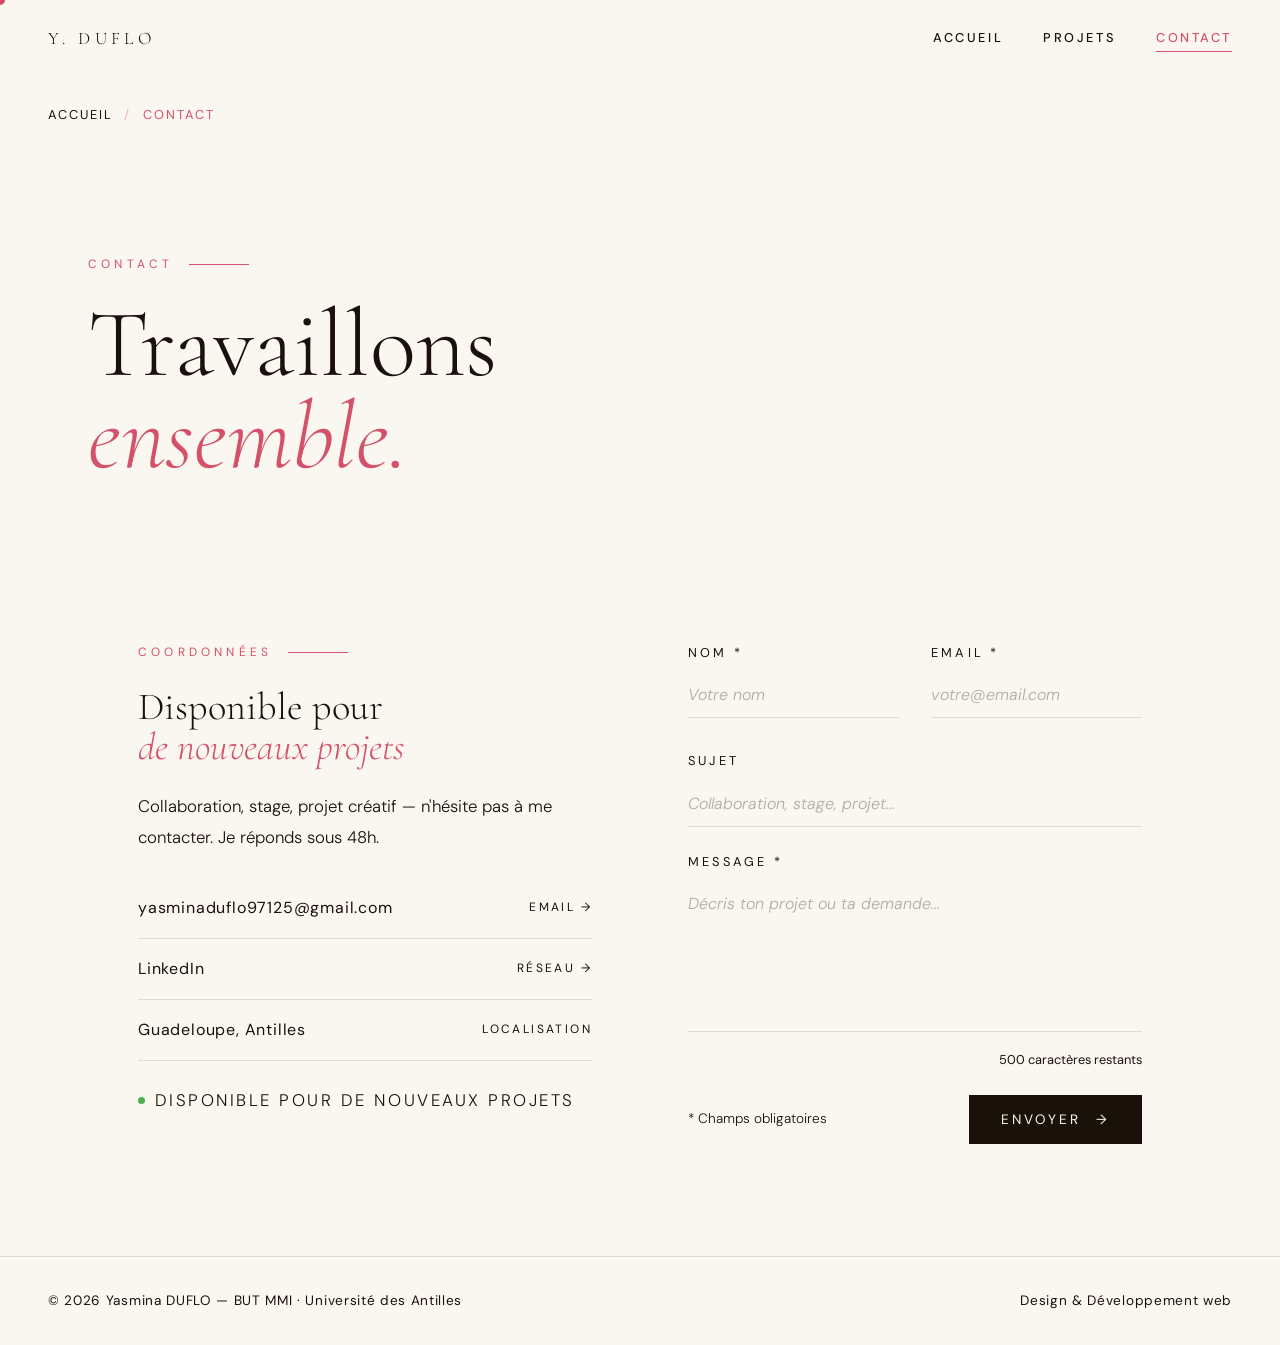
==== contact.html @ 463f0c14 "Add files via upload" ====
<!doctype html>
<html lang="fr">
<head>
  <meta charset="utf-8" />
  <meta name="viewport" content="width=device-width, initial-scale=1" />
  <meta name="description" content="Contacter Yasmina DUFLO — Designer graphique & Développeuse web en Guadeloupe.">
  <title>Contact — Yasmina DUFLO</title>
  <link rel="preconnect" href="https://fonts.googleapis.com">
  <link rel="preconnect" href="https://fonts.gstatic.com" crossorigin>
  <link href="https://fonts.googleapis.com/css2?family=Cormorant+Garamond:ital,wght@0,300;0,400;0,600;1,300;1,400&family=DM+Sans:wght@300;400;500&display=swap" rel="stylesheet">
  <link rel="stylesheet" href="style.css">
  <style>
    .contact-hero { padding: 8rem 3rem 3rem; max-width: 1200px; margin: 0 auto; }
    .contact-hero h1 {
      font-family: 'Cormorant Garamond', serif;
      font-size: clamp(3.5rem, 8vw, 6rem);
      font-weight: 300; line-height: 0.95; color: var(--ink);
    }
    .contact-hero h1 em { font-style: italic; color: var(--rose); }
    @media (max-width: 768px) { .contact-hero { padding: 7rem 1.5rem 2rem; } }
  </style>
</head>
<body>

  <div id="cursor" aria-hidden="true"></div>

  <header>
    <a href="index.html" class="logo" aria-label="Yasmina DUFLO — Accueil">Y. Duflo</a>
    <button class="btn-burger" id="burger" aria-expanded="false" aria-controls="main-nav" aria-label="Ouvrir le menu">☰</button>
    <nav id="main-nav" aria-label="Navigation principale">
      <button class="btn-fermer-menu" id="fermer-menu" aria-label="Fermer le menu">✕</button>
      <a href="index.html">Accueil</a>
      <a href="projet.html">Projets</a>
      <a href="contact.html" class="actif" aria-current="page">Contact</a>
    </nav>
    <div class="menu-overlay" id="menu-overlay"></div>
  </header>

  <main id="contenu">
    <nav class="breadcrumb" aria-label="Fil d'Ariane">
      <ol>
        <li><a href="index.html">Accueil</a></li>
        <li aria-current="page">Contact</li>
      </ol>
    </nav>

    <div class="contact-hero reveal">
      <div class="section-label" aria-hidden="true">Contact</div>
      <h1>Travaillons<br><em>ensemble.</em></h1>
    </div>

    <div class="contact-layout">
      <aside class="contact-text reveal">
        <div class="section-label" aria-hidden="true">Coordonnées</div>
        <h2 class="section-title" style="font-size:clamp(1.8rem,3vw,2.5rem);">Disponible pour<br><em>de nouveaux projets</em></h2>
        <p>Collaboration, stage, projet créatif — n'hésite pas à me contacter. Je réponds sous 48h.</p>
        <div class="contact-links" role="list" aria-label="Moyens de contact">
          <a href="mailto:yasminaduflo97125@gmail.com" class="contact-link" role="listitem">
            yasminaduflo97125@gmail.com <span>Email →</span>
          </a>
          <a href="https://www.linkedin.com/in/yasmina-duflo-9bb528389/" target="_blank" rel="me noopener" class="contact-link" role="listitem">
            LinkedIn <span>Réseau →</span>
          </a>
          <a href="#" class="contact-link" role="listitem" aria-label="Localisation : Guadeloupe, Antilles françaises">
            Guadeloupe, Antilles <span>Localisation</span>
          </a>
        </div>
        <p class="dispo">
          <span class="dispo-dot" aria-hidden="true"></span>
          Disponible pour de nouveaux projets
        </p>
      </aside>

      <div class="reveal reveal-d1">
        <form id="form-contact" class="contact-form"
          action="https://formspree.io/f/mjknrkll" method="post"
          novalidate aria-label="Formulaire de contact">
          <div class="form-row">
            <div class="form-group">
              <label for="nom">Nom <span aria-hidden="true">*</span></label>
              <input type="text" id="nom" name="nom" placeholder="Votre nom"
                required aria-required="true" aria-describedby="nom-error">
              <p id="nom-error" class="error-msg" role="alert" aria-live="polite"></p>
            </div>
            <div class="form-group">
              <label for="email">Email <span aria-hidden="true">*</span></label>
              <input type="email" id="email" name="email" placeholder="votre@email.com"
                required aria-required="true" aria-describedby="email-error">
              <p id="email-error" class="error-msg" role="alert" aria-live="polite"></p>
            </div>
          </div>
          <div class="form-group">
            <label for="sujet">Sujet</label>
            <input type="text" id="sujet" name="sujet" placeholder="Collaboration, stage, projet...">
          </div>
          <div class="form-group">
            <label for="message">Message <span aria-hidden="true">*</span></label>
            <textarea id="message" name="message" rows="6" maxlength="500"
              placeholder="Décris ton projet ou ta demande..."
              required aria-required="true"
              aria-describedby="message-error message-count"></textarea>
            <p id="message-error" class="error-msg" role="alert" aria-live="polite"></p>
            <p id="message-count" class="char-count" aria-live="polite">
              <span id="restant">500</span> caractères restants
            </p>
          </div>
          <div class="form-footer">
            <p class="form-note">* Champs obligatoires</p>
            <button type="submit" class="btn-submit">Envoyer</button>
          </div>
        </form>
      </div>
    </div>
  </main>

  <footer>
    <p>© <span id="annee"></span> Yasmina DUFLO — BUT MMI · Université des Antilles</p>
    <p>Design & Développement web</p>
  </footer>

  <script src="script.js" defer></script>
</body>
</html>
---- style.css ----
/* ================================
   PORTFOLIO YASMINA DUFLO — style.css
================================ */

:root {
  --cream: #faf6f0;
  --ink: #1a1208;
  --rose: #d4516a;
  --rose-light: #f5dde3;
  --rose-deep: #a33149;
  --muted: #1a1208;
  --border: rgba(26,18,8,0.12);
}

*, *::before, *::after { box-sizing: border-box; margin: 0; padding: 0; }
html { scroll-behavior: smooth; font-size: 16px; }

body {
  font-family: 'DM Sans', sans-serif;
  font-size: 1rem;
  line-height: 1.75;
  background: var(--cream);
  color: var(--ink);
  min-height: 100vh;
  overflow-x: hidden;
}

p { font-size: 1rem; line-height: 1.8; color: var(--ink); }

img { max-width: 100%; height: auto; display: block; }

/* ACCESSIBILITÉ */
:focus-visible { outline: 3px solid var(--rose); outline-offset: 3px; border-radius: 2px; }

.sr-only {
  position: absolute; width: 1px; height: 1px;
  padding: 0; margin: -1px; overflow: hidden;
  clip: rect(0,0,0,0); white-space: nowrap; border: 0;
}

@media (prefers-reduced-motion: reduce) {
  *, *::before, *::after { animation-duration: 0.01ms !important; transition-duration: 0.01ms !important; }
}

/* CURSEUR */
@media (pointer: fine) {
  * { cursor: none; }
  #cursor {
    position: fixed; width: 10px; height: 10px;
    background: var(--rose); border-radius: 50%;
    pointer-events: none; z-index: 9999;
    transform: translate(-50%, -50%);
    transition: width 0.3s ease, height 0.3s ease, background 0.3s ease;
    mix-blend-mode: multiply;
  }
  #cursor.big { width: 50px; height: 50px; background: var(--rose-light); }
}

/* HEADER */
header {
  position: fixed; top: 0; left: 0; right: 0; z-index: 100;
  display: flex; align-items: center; justify-content: space-between;
  padding: 1.5rem 3rem;
  background: rgba(250,246,240,0.92);
  backdrop-filter: blur(12px);
}

.logo {
  font-family: 'Cormorant Garamond', serif;
  font-weight: 300; font-size: 1.1rem;
  letter-spacing: 0.25em; text-transform: uppercase;
  color: var(--ink); text-decoration: none; transition: color 0.2s;
}
.logo:hover { color: var(--rose); }

header nav { display: flex; gap: 2.5rem; align-items: center; }

header nav a {
  font-size: 0.8rem; letter-spacing: 0.2em;
  text-transform: uppercase; color: var(--ink);
  text-decoration: none; font-weight: 500;
  padding-bottom: 2px; border-bottom: 1px solid transparent;
  transition: color 0.2s, border-color 0.2s;
}
header nav a:hover, header nav a.actif { color: var(--rose); border-color: var(--rose); }

/* BURGER MOBILE */
.btn-burger {
  display: none; background: transparent;
  border: 1px solid var(--border);
  padding: 0.5rem 0.7rem; font-size: 1.2rem;
  color: var(--ink); line-height: 1;
  transition: border-color 0.2s, color 0.2s;
}
.btn-burger:hover { border-color: var(--rose); color: var(--rose); }

.menu-overlay {
  position: fixed; inset: 0; background: rgba(0,0,0,0.4);
  z-index: 98; opacity: 0; pointer-events: none; transition: opacity 0.3s;
}
.menu-overlay.actif { opacity: 1; pointer-events: all; }

.btn-fermer-menu {
  position: absolute; top: 1.2rem; right: 1.2rem;
  background: transparent; border: 1px solid var(--border);
  width: 36px; height: 36px; font-size: 1.1rem; color: var(--ink);
  display: none; align-items: center; justify-content: center;
  transition: border-color 0.2s, color 0.2s;
}
.btn-fermer-menu:hover { border-color: var(--rose); color: var(--rose); }

/* MARQUEE */
.marquee-wrap {
  overflow: hidden; padding: 1.2rem 0;
  background: var(--ink);
  border-top: 1px solid var(--border);
  border-bottom: 1px solid var(--border);
}
.marquee-track { display: flex; animation: marquee 18s linear infinite; width: max-content; }
.marquee-item {
  display: flex; align-items: center; gap: 2rem; padding: 0 2rem;
  font-family: 'Cormorant Garamond', serif;
  font-size: 1.2rem; font-style: italic; font-weight: 300;
  color: var(--cream); white-space: nowrap;
}
.marquee-dot { width: 5px; height: 5px; border-radius: 50%; background: var(--rose); flex-shrink: 0; }
@keyframes marquee { from { transform: translateX(0); } to { transform: translateX(-50%); } }

/* SECTIONS */
section { padding: 7rem 3rem; }

.section-label {
  font-size: 0.75rem; letter-spacing: 0.35em;
  text-transform: uppercase; color: var(--rose);
  display: flex; align-items: center; gap: 1rem; margin-bottom: 1.5rem;
}
.section-label::after { content: ''; flex: 1; max-width: 60px; height: 1px; background: var(--rose); }

.section-title {
  font-family: 'Cormorant Garamond', serif;
  font-size: clamp(2.5rem, 5vw, 4.5rem);
  font-weight: 300; line-height: 1.05; color: var(--ink);
}
.section-title em { font-style: italic; color: var(--rose); }

/* FIL D'ARIANE */
.breadcrumb { padding: 6.5rem 3rem 0; }
.breadcrumb ol {
  display: flex; gap: 0.75rem; list-style: none;
  font-size: 0.8rem; letter-spacing: 0.15em;
  text-transform: uppercase; color: var(--muted); align-items: center;
}
.breadcrumb li + li::before { content: '/'; opacity: 0.4; margin-right: 0.75rem; }
.breadcrumb a { color: var(--muted); text-decoration: none; transition: color 0.2s; }
.breadcrumb a:hover { color: var(--rose); }
.breadcrumb li[aria-current="page"] { color: var(--rose); }

/* HERO */
#hero { min-height: 100vh; display: grid; grid-template-columns: 1fr 1fr; overflow: hidden; }

.hero-left {
  display: flex; flex-direction: column; justify-content: flex-end;
  padding: 8rem 3rem 5rem; position: relative;
}
.hero-eyebrow {
  font-size: 0.8rem; letter-spacing: 0.3em; text-transform: uppercase;
  color: var(--rose); margin-bottom: 2rem;
  display: flex; align-items: center; gap: 1rem;
}
.hero-eyebrow::before { content: ''; display: block; width: 40px; height: 1px; background: var(--rose); }

.hero-name {
  font-family: 'Cormorant Garamond', serif;
  font-size: clamp(4rem, 8vw, 7rem);
  font-weight: 300; line-height: 0.95; color: var(--ink); margin-bottom: 2.5rem;
}
.hero-name em { font-style: italic; color: var(--rose); }

.hero-desc {
  font-size: 1.05rem; line-height: 1.8;
  color: var(--muted); max-width: 32ch;
  font-weight: 300; margin-bottom: 3rem;
}

.hero-cta {
  display: inline-flex; align-items: center; gap: 1rem;
  font-size: 0.85rem; letter-spacing: 0.2em; text-transform: uppercase;
  color: var(--ink); text-decoration: none;
  border-bottom: 1px solid var(--ink); padding-bottom: 0.5rem;
  transition: gap 0.3s ease, color 0.2s, border-color 0.2s; width: fit-content;
}
.hero-cta:hover { gap: 1.5rem; color: var(--rose); border-color: var(--rose); }
.hero-cta::after { content: '→'; }

.hero-right {
  position: relative; overflow: hidden;
  background: var(--cream);
  display: flex; align-items: center; justify-content: center;
}
.hero-right::before { display: none; }

.hero-typo {
  display: flex; flex-direction: column;
  align-items: flex-start; line-height: 1;
  animation: fadeInRight 0.8s ease both;
}
.hero-typo-creative {
  font-family: 'Cormorant Garamond', serif;
  font-size: clamp(4rem, 9vw, 8rem);
  font-style: italic; font-weight: 300;
  color: var(--ink);
  animation: fadeInRight 0.8s ease 0.1s both;
}
.hero-typo-portfolio {
  font-family: 'Cormorant Garamond', serif;
  font-size: clamp(4rem, 9vw, 8rem);
  font-weight: 600; color: var(--rose);
  letter-spacing: 0.05em;
  animation: fadeInRight 0.8s ease 0.25s both;
}
@keyframes fadeInRight {
  from { opacity: 0; transform: translateX(30px); }
  to { opacity: 1; transform: translateX(0); }
}

.hero-number {
  position: absolute; bottom: 3rem; right: 3rem;
  font-family: 'Cormorant Garamond', serif;
  font-size: 5rem; /* ← réduit de 8rem à 5rem */
  font-weight: 300;
  color: rgba(212,81,106,0.12); line-height: 1;
  z-index: 2; pointer-events: none; user-select: none;
}

.scroll-indicator {
  position: static;
  display: flex; flex-direction: column;
  align-items: flex-start; gap: 0.75rem;
  font-size: 0.75rem; letter-spacing: 0.3em;
  text-transform: uppercase; color: var(--muted);
  margin-top: 2rem;
}
.scroll-line { width: 1px; height: 50px; background: var(--muted); animation: scrollDown 1.5s ease-in-out infinite; }
@keyframes scrollDown {
  0%   { transform: scaleY(0); transform-origin: top; }
  50%  { transform: scaleY(1); transform-origin: top; }
  51%  { transform: scaleY(1); transform-origin: bottom; }
  100% { transform: scaleY(0); transform-origin: bottom; }
}

/* À PROPOS */
#apropos { display: grid; grid-template-columns: 1fr 1fr; gap: 6rem; align-items: center; max-width: 1200px; margin: 0 auto; }

.apropos-img-wrap { position: relative; }
.apropos-img-wrap img { width: 100%; height: 560px; object-fit: cover; object-position: top; display: block; }
.apropos-img-wrap::after {
  content: ''; position: absolute;
  bottom: -1.5rem; right: -1.5rem;
  width: 60%; height: 60%; border: 1px solid var(--rose); z-index: -1;
}

.apropos-text p {
  font-size: 1.05rem; line-height: 1.85;
  color: var(--muted); font-weight: 300; margin-top: 1.5rem; max-width: 45ch;
}

.competences-list { display: flex; flex-wrap: wrap; gap: 0.6rem; margin-top: 2rem; }
.comp-pill {
  font-size: 0.8rem; letter-spacing: 0.1em; text-transform: uppercase;
  border: 1px solid var(--border); padding: 0.5rem 1.1rem;
  color: var(--ink); transition: all 0.2s;
}
.comp-pill:hover { border-color: var(--rose); color: var(--rose); }

/* PROJETS */
.section-projets { background: var(--ink); padding: 7rem 3rem; }
.section-projets .section-label { color: var(--rose); }
.section-projets .section-label::after { background: var(--rose); }
.section-projets .section-title { color: var(--cream); margin-bottom: 4rem; }

.projets-grid { display: grid; grid-template-columns: repeat(3, 1fr); gap: 1.5rem; max-width: 1200px; margin: 0 auto; }

.projet-card {
  position: relative; overflow: hidden;
  aspect-ratio: 3/4; background: #2a1f14;
  display: block; text-decoration: none;
}
.projet-card.large { grid-column: span 2; aspect-ratio: auto; }
.projet-card.large img { aspect-ratio: 16/9; height: auto; }
.projet-card.large .projet-title { font-size: 2.2rem; }

.projet-card img {
  width: 100%; height: 100%; object-fit: cover;
  transition: transform 0.6s ease, filter 0.4s ease; filter: grayscale(20%);
}
.projet-card:hover img, .projet-card:focus-visible img { transform: scale(1.06); filter: grayscale(0%); }

.projet-overlay {
  position: absolute; inset: 0;
  background: linear-gradient(to top, rgba(26,18,8,0.92) 0%, transparent 55%);
  display: flex; flex-direction: column; justify-content: flex-end; padding: 2rem;
  transition: background 0.4s ease;
}
.projet-card:hover .projet-overlay, .projet-card:focus-visible .projet-overlay {
  background: linear-gradient(to top, rgba(26,18,8,0.97) 0%, rgba(26,18,8,0.2) 100%);
}

.projet-tag { font-size: 0.75rem; letter-spacing: 0.2em; text-transform: uppercase; color: var(--rose); margin-bottom: 0.5rem; }
.projet-title { font-family: 'Cormorant Garamond', serif; font-size: 1.8rem; font-weight: 300; color: var(--cream); line-height: 1.2; margin-bottom: 0.5rem; }
.projet-desc {
  font-size: 0.9rem; color: rgba(250,246,240,0.7); font-weight: 300; line-height: 1.6;
  opacity: 0; transform: translateY(8px);
  transition: opacity 0.4s ease 0.1s, transform 0.4s ease 0.1s;
}
.projet-card:hover .projet-desc, .projet-card:focus-visible .projet-desc { opacity: 1; transform: translateY(0); }

.voir-plus-wrap { text-align: center; margin-top: 4rem; max-width: 1200px; margin-left: auto; margin-right: auto; }

/* FILTRES */
.filtres-wrap { padding: 2rem 3rem; max-width: 1200px; margin: 0 auto; display: flex; gap: 0.6rem; flex-wrap: wrap; }
.filtre-btn {
  font-size: 0.8rem; letter-spacing: 0.2em; text-transform: uppercase;
  border: 1px solid var(--border); background: transparent;
  padding: 0.55rem 1.3rem; color: var(--ink);
  font-family: 'DM Sans', sans-serif; transition: all 0.2s;
}
.filtre-btn:hover { border-color: var(--rose); color: var(--rose); }
.filtre-btn.actif { background: var(--ink); color: var(--cream); border-color: var(--ink); }

/* BOUTONS */
.btn-ghost {
  display: inline-flex; align-items: center; gap: 1rem;
  font-size: 0.85rem; letter-spacing: 0.2em; text-transform: uppercase;
  color: var(--cream); text-decoration: none;
  border: 1px solid rgba(250,246,240,0.3); padding: 1rem 2.5rem;
  transition: all 0.3s ease;
}
.btn-ghost:hover, .btn-ghost:focus-visible { background: var(--rose); border-color: var(--rose); }

.btn-ink {
  display: inline-flex; align-items: center; gap: 1rem;
  font-size: 0.85rem; letter-spacing: 0.2em; text-transform: uppercase;
  background: var(--ink); color: var(--cream); border: none;
  padding: 1rem 2rem; font-family: 'DM Sans', sans-serif;
  text-decoration: none; transition: background 0.3s, gap 0.3s;
}
.btn-ink:hover, .btn-ink:focus-visible { background: var(--rose); gap: 1.5rem; }
.btn-ink::after { content: '→'; }

/* CONTACT */
.contact-layout {
  max-width: 1100px; margin: 0 auto;
  display: grid; grid-template-columns: 1fr 1fr;
  gap: 6rem; align-items: start; padding: 7rem 3rem;
}
.contact-text p { font-size: 1.05rem; line-height: 1.85; color: var(--muted); font-weight: 300; margin-top: 1.5rem; }
.contact-links { margin-top: 2.5rem; display: flex; flex-direction: column; gap: 1rem; }
.contact-link {
  display: flex; align-items: center; justify-content: space-between;
  padding-bottom: 1rem; border-bottom: 1px solid var(--border);
  text-decoration: none; color: var(--ink); font-size: 1rem; letter-spacing: 0.05em;
  transition: color 0.2s, padding-left 0.2s;
}
.contact-link:hover, .contact-link:focus-visible { color: var(--rose); padding-left: 0.4rem; }
.contact-link span { color: var(--muted); font-size: 0.75rem; letter-spacing: 0.2em; text-transform: uppercase; }

.dispo { margin-top: 2.5rem; display: inline-flex; align-items: center; gap: 0.6rem; font-size: 0.8rem; letter-spacing: 0.15em; text-transform: uppercase; color: var(--muted); }
.dispo-dot { width: 7px; height: 7px; border-radius: 50%; background: #4caf50; animation: pulse 2s ease-in-out infinite; }
@keyframes pulse { 0%, 100% { opacity: 1; transform: scale(1); } 50% { opacity: 0.6; transform: scale(0.85); } }

/* FORMULAIRE */
.contact-form { display: flex; flex-direction: column; gap: 1.5rem; }
.form-row { display: grid; grid-template-columns: 1fr 1fr; gap: 2rem; }
.form-group { display: flex; flex-direction: column; gap: 0.5rem; }
.form-group label { font-size: 0.8rem; letter-spacing: 0.25em; text-transform: uppercase; color: var(--muted); }
.form-group input, .form-group textarea {
  background: transparent; border: none; border-bottom: 1px solid var(--border);
  padding: 0.75rem 0; font-family: 'DM Sans', sans-serif;
  font-size: 1rem; color: var(--ink); font-weight: 300;
  outline: none; resize: none; width: 100%; transition: border-color 0.2s;
}
.form-group input:focus, .form-group textarea:focus { border-color: var(--rose); }
.form-group input::placeholder, .form-group textarea::placeholder { color: rgba(90,79,71,0.45); font-style: italic; }
.form-group input[aria-invalid="true"], .form-group textarea[aria-invalid="true"] { border-color: #c1121f; }
.error-msg { font-size: 0.85rem; color: #c1121f; }
.char-count { font-size: 0.8rem; color: var(--muted); text-align: right; }
.form-footer { display: flex; align-items: center; justify-content: space-between; flex-wrap: wrap; gap: 1rem; }
.form-note { font-size: 0.85rem; color: var(--muted); font-weight: 300; }
.btn-submit {
  display: inline-flex; align-items: center; gap: 1rem;
  font-size: 0.85rem; letter-spacing: 0.2em; text-transform: uppercase;
  background: var(--ink); color: var(--cream); border: none;
  padding: 1rem 2rem; font-family: 'DM Sans', sans-serif;
  transition: background 0.3s, gap 0.3s;
}
.btn-submit:hover, .btn-submit:focus-visible { background: var(--rose); gap: 1.5rem; }
.btn-submit::after { content: '→'; }

/* ANIMATIONS */
.reveal { opacity: 0; transform: translateY(24px); transition: opacity 0.7s ease, transform 0.7s ease; }
.reveal.visible { opacity: 1; transform: translateY(0); }
.reveal-d1 { transition-delay: 0.1s; }
.reveal-d2 { transition-delay: 0.2s; }

/* FOOTER */
footer { border-top: 1px solid var(--border); padding: 2rem 3rem; display: flex; align-items: center; justify-content: space-between; flex-wrap: wrap; gap: 1rem; }
footer p { font-size: 0.85rem; letter-spacing: 0.05em; color: var(--muted); }

.btn-cv {
  display: inline-flex; align-items: center; gap: 0.75rem;
  font-size: 0.85rem; letter-spacing: 0.2em; text-transform: uppercase;
  color: var(--rose); text-decoration: none;
  border: 1px solid var(--rose); padding: 0.75rem 1.5rem;
  margin-top: 1.5rem;
  transition: background 0.2s, color 0.2s;
}
.btn-cv:hover { background: var(--rose); color: var(--cream); }


/* RESPONSIVE */
@media (max-width: 768px) {
  header { padding: 1.2rem 1.5rem; }
  .btn-burger { display: flex; align-items: center; justify-content: center; }
  .btn-fermer-menu { display: flex; }
  header nav {
    position: fixed; top: 0; left: 0; height: 100vh; width: 260px;
    background: var(--cream); flex-direction: column; align-items: flex-start;
    gap: 2rem; padding: 5rem 2rem 2rem;
    transform: translateX(-100%); transition: transform 0.35s cubic-bezier(.4,0,.2,1);
    z-index: 99; box-shadow: 4px 0 30px rgba(0,0,0,0.1);
  }
  header nav.ouvert { transform: translateX(0); }
  header nav a { font-size: 1rem; }
  section { padding: 4rem 1.5rem; }
  .section-projets { padding: 4rem 1.5rem; }
  .contact-layout { padding: 4rem 1.5rem; }
  .filtres-wrap { padding: 1.5rem; }
  .breadcrumb { padding: 5.5rem 1.5rem 0; }
  #hero { grid-template-columns: 1fr; }
  .hero-right { height: 40vh; }
  .hero-left { padding: 7rem 1.5rem 4rem; }
  .scroll-indicator { display: none; }
  #apropos { grid-template-columns: 1fr; gap: 3rem; }
  .apropos-img-wrap img { height: 380px; }
  .projets-grid { grid-template-columns: 1fr; }
  .projet-card.large { grid-column: span 1; }
  .contact-layout { grid-template-columns: 1fr; gap: 3rem; }
  .form-row { grid-template-columns: 1fr; }
  footer { padding: 2rem 1.5rem; flex-direction: column; align-items: flex-start; }
}
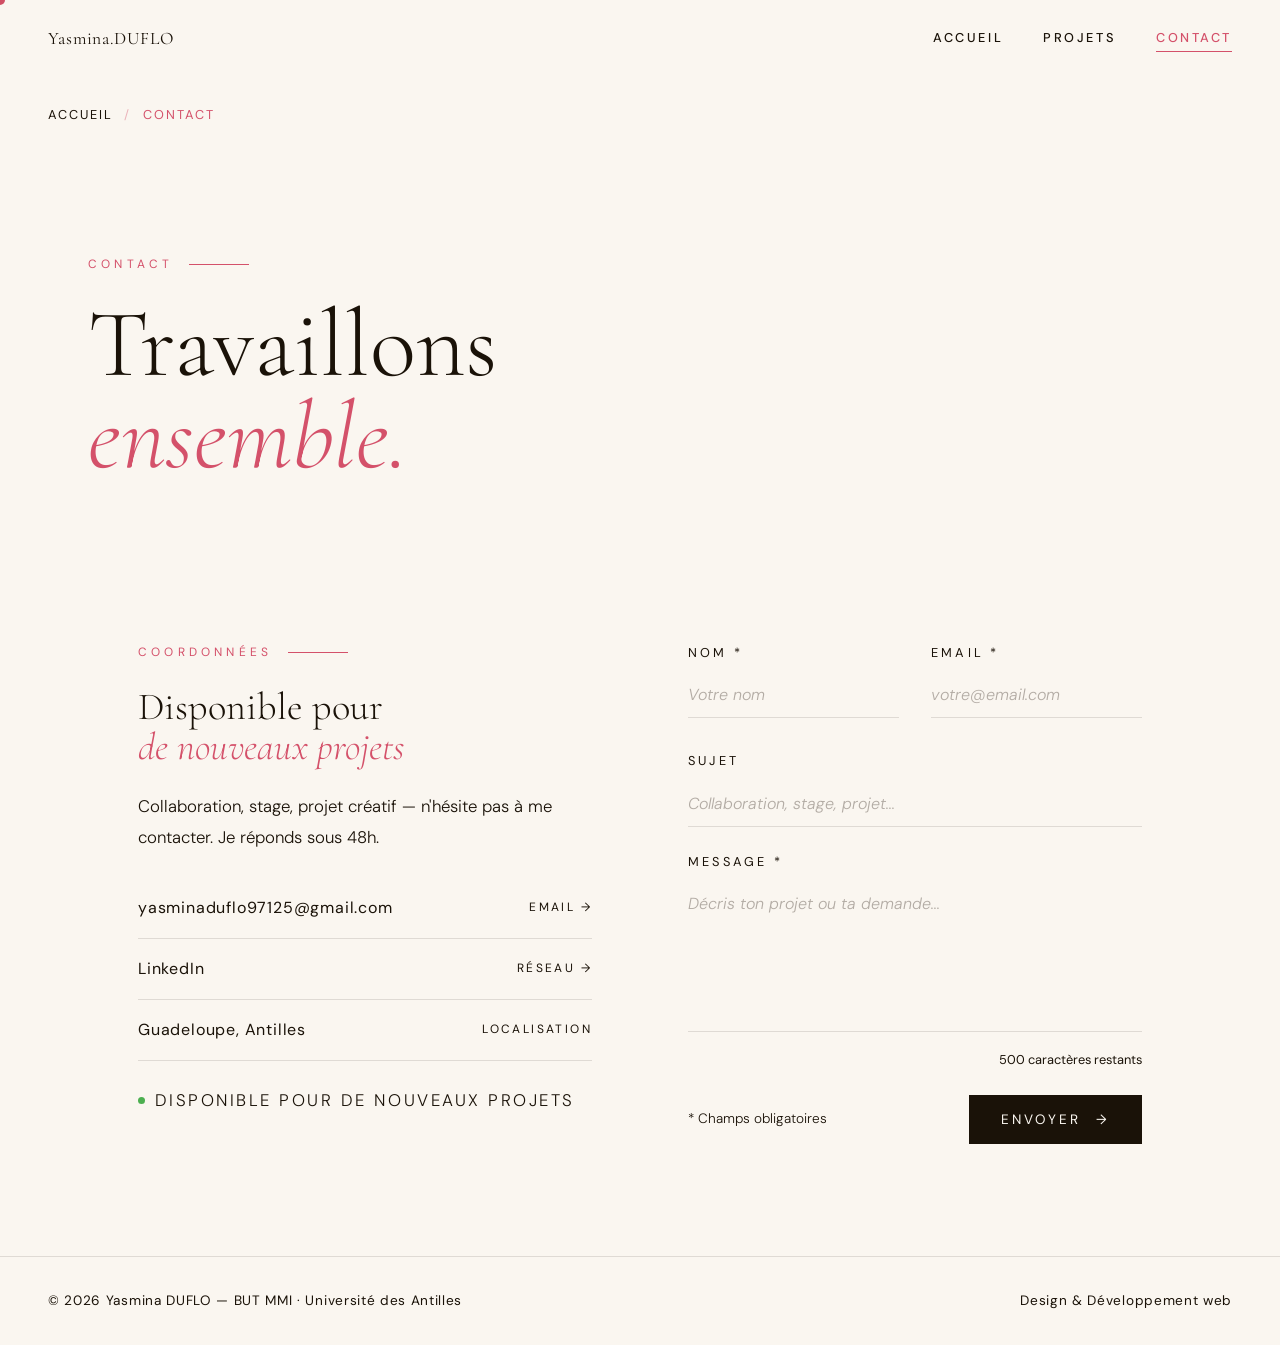
==== commit 3f1dae84: "Update contact.html" ====
--- a/contact.html
+++ b/contact.html
@@ -25,7 +25,7 @@
   <div id="cursor" aria-hidden="true"></div>
 
   <header>
-    <a href="index.html" class="logo" aria-label="Yasmina DUFLO — Accueil">Y. Duflo</a>
+    <a href="index.html" class="logo" aria-label="Yasmina DUFLO — Accueil">Yasmina.DUFLO</a>
     <button class="btn-burger" id="burger" aria-expanded="false" aria-controls="main-nav" aria-label="Ouvrir le menu">☰</button>
     <nav id="main-nav" aria-label="Navigation principale">
       <button class="btn-fermer-menu" id="fermer-menu" aria-label="Fermer le menu">✕</button>
@@ -120,4 +120,4 @@
 
   <script src="script.js" defer></script>
 </body>
-</html>+</html>
--- a/style.css
+++ b/style.css
@@ -67,9 +67,13 @@
 
 .logo {
   font-family: 'Cormorant Garamond', serif;
-  font-weight: 300; font-size: 1.1rem;
-  letter-spacing: 0.25em; text-transform: uppercase;
-  color: var(--ink); text-decoration: none; transition: color 0.2s;
+  font-weight: 400;
+  font-size: 1.1rem;
+  letter-spacing: 0.05em;
+  text-transform: none;
+  color: var(--ink);
+  text-decoration: none;
+  transition: color 0.2s;
 }
 .logo:hover { color: var(--rose); }
 
@@ -171,7 +175,7 @@
 
 .hero-name {
   font-family: 'Cormorant Garamond', serif;
-  font-size: clamp(4rem, 8vw, 7rem);
+  font-size: clamp(2.5rem, 5vw, 5rem);
   font-weight: 300; line-height: 0.95; color: var(--ink); margin-bottom: 2.5rem;
 }
 .hero-name em { font-style: italic; color: var(--rose); }
@@ -447,4 +451,4 @@
   .contact-layout { grid-template-columns: 1fr; gap: 3rem; }
   .form-row { grid-template-columns: 1fr; }
   footer { padding: 2rem 1.5rem; flex-direction: column; align-items: flex-start; }
-}+}
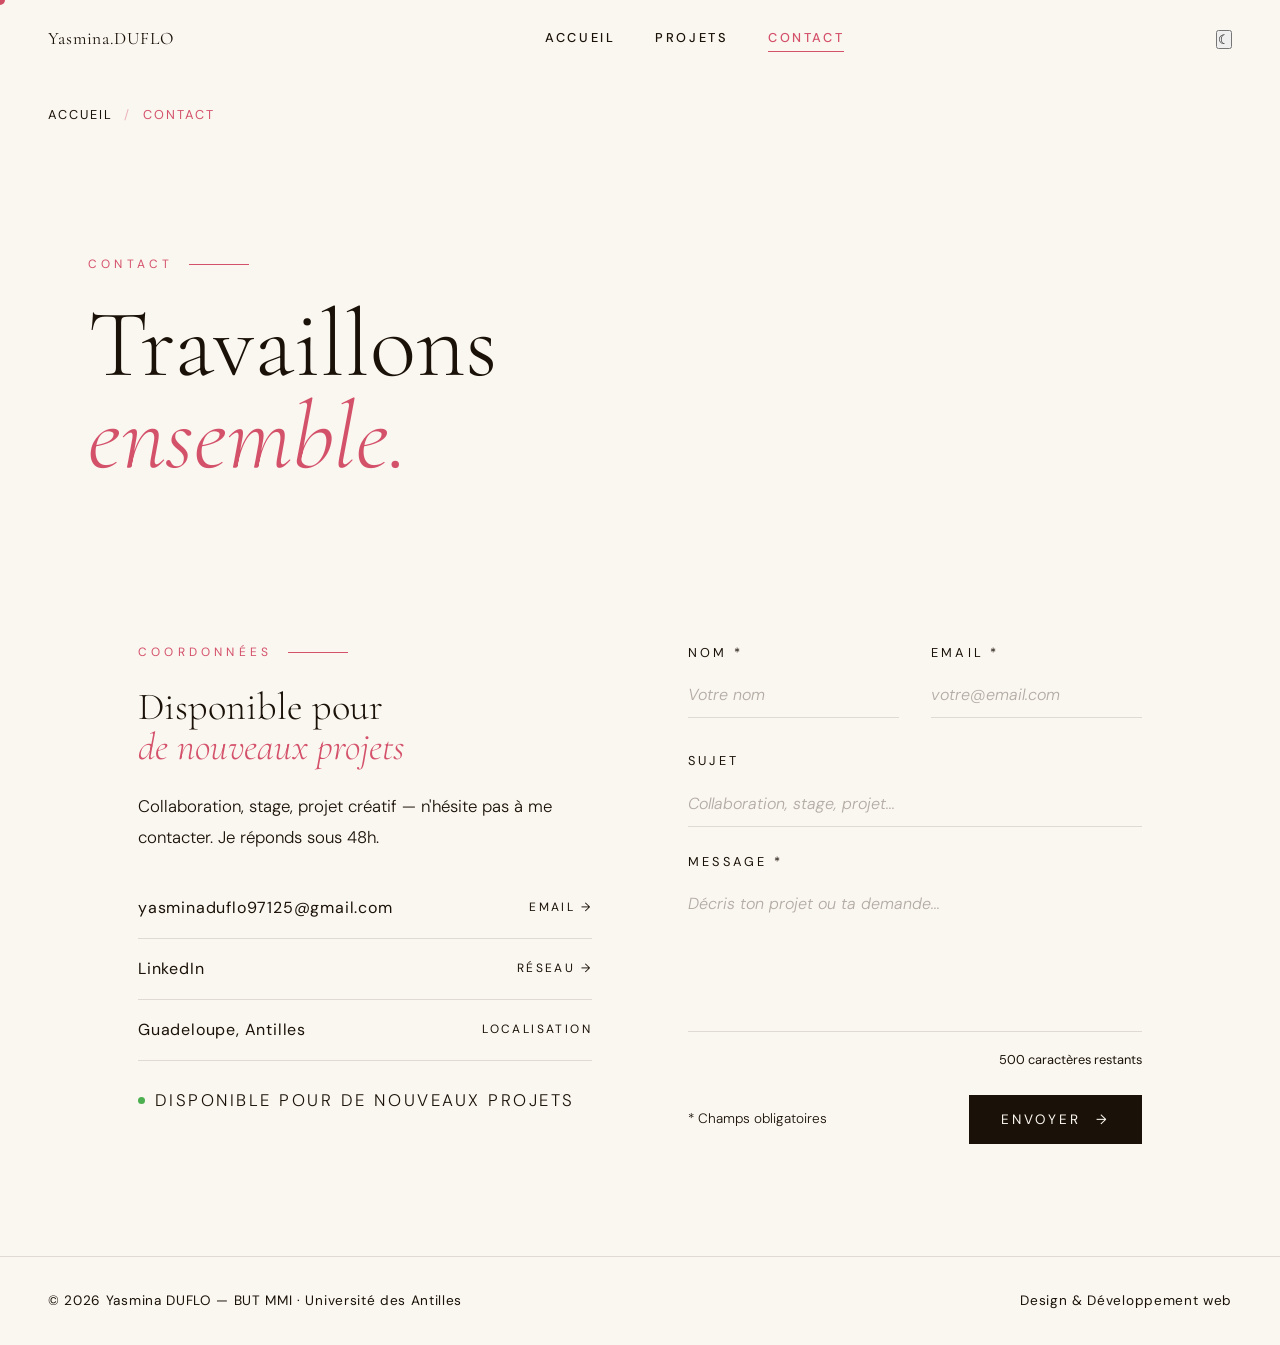
==== commit ce2fd704: "Update contact.html" ====
--- a/contact.html
+++ b/contact.html
@@ -33,6 +33,7 @@
       <a href="projet.html">Projets</a>
       <a href="contact.html" class="actif" aria-current="page">Contact</a>
     </nav>
+    <button id="btn-theme" aria-label="Activer le thème sombre" title="Changer de thème">☾</button>
     <div class="menu-overlay" id="menu-overlay"></div>
   </header>
 
--- a/style.css
+++ b/style.css
@@ -230,7 +230,7 @@
 .hero-number {
   position: absolute; bottom: 3rem; right: 3rem;
   font-family: 'Cormorant Garamond', serif;
-  font-size: 5rem; /* ← réduit de 8rem à 5rem */
+  font-size: 5rem;
   font-weight: 300;
   color: rgba(212,81,106,0.12); line-height: 1;
   z-index: 2; pointer-events: none; user-select: none;
@@ -253,7 +253,7 @@
 }
 
 /* À PROPOS */
-#apropos { display: grid; grid-template-columns: 1fr 1fr; gap: 6rem; align-items: center; max-width: 1200px; margin: 0 auto; }
+#apropos { display: grid; grid-template-columns: 1fr 1fr; gap: 6rem; align-items: start; max-width: 1200px; margin: 0 auto; }
 
 .apropos-img-wrap { position: relative; }
 .apropos-img-wrap img { width: 100%; height: 560px; object-fit: cover; object-position: top; display: block; }
@@ -420,6 +420,16 @@
 }
 .btn-cv:hover { background: var(--rose); color: var(--cream); }
 
+/* PLAY ICON */
+.play-icon {
+  position: absolute; top: 50%; left: 50%;
+  transform: translate(-50%, -50%);
+  width: 56px; height: 56px; border-radius: 50%;
+  background: rgba(212,81,106,0.85);
+  display: flex; align-items: center; justify-content: center;
+  font-size: 1.2rem; color: #fff;
+  pointer-events: none; z-index: 2;
+}
 
 /* RESPONSIVE */
 @media (max-width: 768px) {
